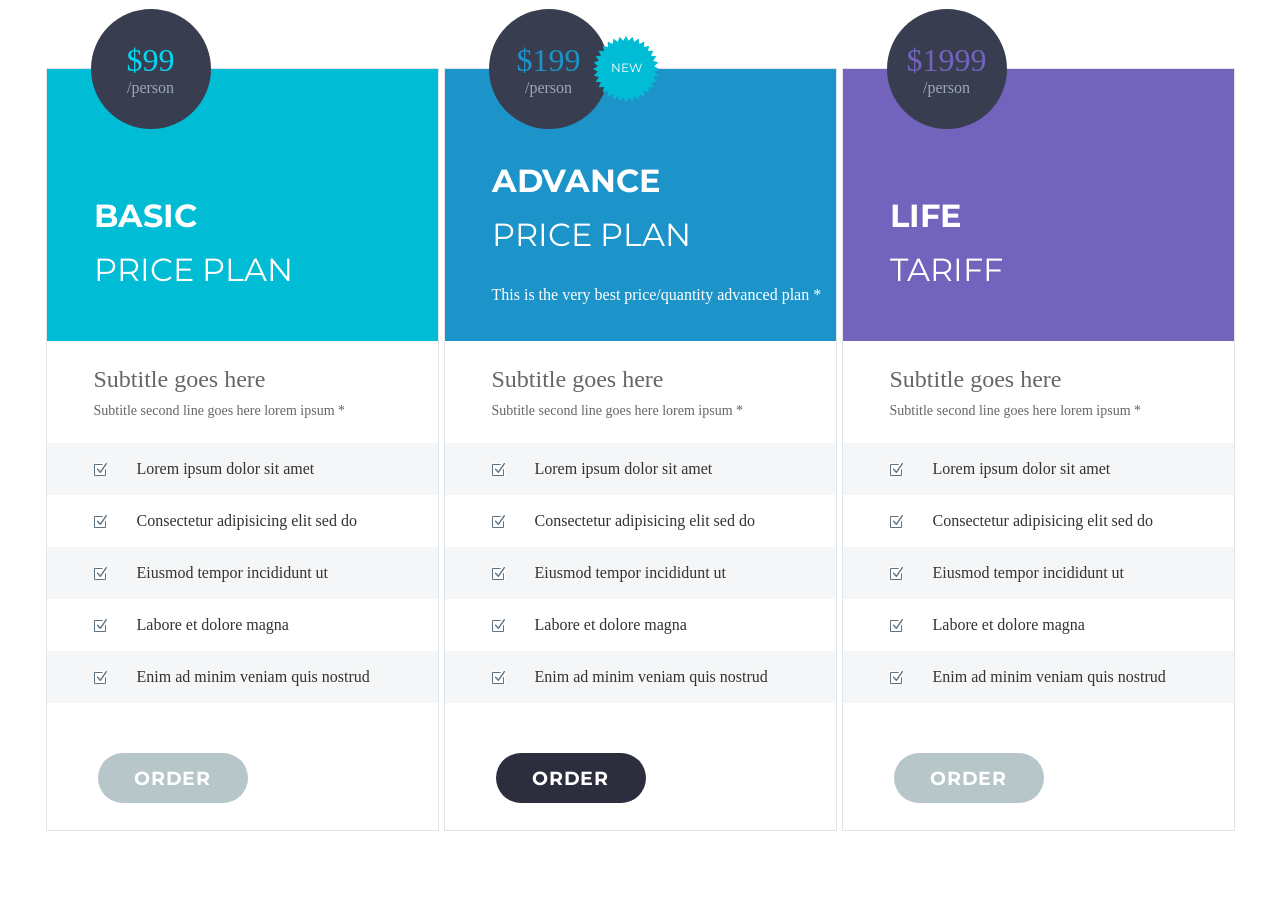
==== index.html @ 1e85a441 "phần làm việc ngày 4/8/2025" ====
<!DOCTYPE html>
<html lang="en">

<head>
    <link rel="stylesheet" href="style.css">
    <link
        href="https://fonts.googleapis.com/css2?family=Lato:ital,wght@0,100;0,300;0,400;0,700;0,900;1,100;1,300;1,400;1,700;1,900&family=Montserrat:ital,wght@0,100..900;1,100..900&display=swap"
        rel="stylesheet">
</head>

<body>
</body>
<div>
    <div class="pricing-table">
        <!-- Basic Plan -->
        <div class="plan">
            <div class="price-circle">
                <div class="price-num">$99</div>
                <div class="per">/person</div>
            </div>
            <div class="price-plan">
                <div class="plan-title"><span style="font-weight: bold">BASIC</span><br><span>PRICE PLAN</span></div>
            </div>
            <div class="subtitle">
                <span class="subtitle-first">Subtitle goes here</span><br>
                <span class="subtitle-second">Subtitle second line goes here lorem ipsum *</span>
            </div>
            <div class="custom-list">
                <div class="custom-list-items" style="background-color: #F4F6F7;"><img src="icon-check.png"></img>Lorem
                    ipsum dolor sit amet</div>
                <div class="custom-list-items"><img src="icon-check.png"></img>Consectetur adipisicing elit sed do</div>
                <div class="custom-list-items" style="background-color: #F4F6F7;"><img
                        src="icon-check.png"></img>Eiusmod tempor incididunt ut</div>
                <div class="custom-list-items"><img src="icon-check.png"></img>Labore et dolore magna</div>
                <div class="custom-list-items" style="background-color: #F4F6F7;"><img src="icon-check.png"></img>Enim
                    ad minim veniam quis nostrud</div>
            </div>
            <button class="order-btn" style="background-color: #B6C6C9;">ORDER</button>
        </div>

        <!-- Advanced Plan -->
        <div class="plan">
            <div class="price-new">
                <div class="price-circle">
                    <div class="price-num" style="color: #1C94CA;">$199</div>
                    <div class="per">/person</div>
                </div>

                <svg class="shape-new" width="66" height="66" viewBox="0 0 66 66" fill="none"
                    xmlns="http://www.w3.org/2000/svg">
                    <path fill-rule="evenodd" clip-rule="evenodd"
                        d="M61.191 35.7748L66.0007 32.9995L61.1918 30.223L65.3663 26.562L60.1083 24.7759L63.4888 20.3707L57.983 19.6452L60.4395 14.666L54.8981 15.0284L56.3359 9.66544L50.9709 11.1004L51.3353 5.56123L46.3538 8.01616L45.63 2.50965L41.2236 5.89096L39.4395 0.632808L35.7771 4.80836L33.0003 -0.00132L30.2242 4.80836L26.5619 0.632808L24.777 5.89096L20.3716 2.50965L19.6468 8.01616L14.6662 5.55991L15.0297 11.1004L9.6655 9.66405L11.1024 15.0284L5.56116 14.6646L8.01755 19.6452L2.51183 20.3694L5.89228 24.7759L0.6336 26.56L4.80803 30.223L-0.00099 32.9976L4.80803 35.7748L0.632874 39.4372L5.89228 41.2219L2.51097 45.6265L8.01689 46.3519L5.56037 51.3331L11.1016 50.9694L9.66484 56.3337L15.0289 54.8967L14.6654 60.4379L19.6461 57.9817L20.3708 63.4868L24.777 60.1068L26.5612 65.3644L30.2234 61.1908L32.9989 65.9991L35.7764 61.1908L39.4372 65.3663L41.2236 60.1068L45.6283 63.4868L46.3538 57.9817L51.3337 60.4379L50.9709 54.8967L56.3344 56.335L54.8981 50.9694L60.4387 51.3345L57.983 46.3519L63.4881 45.6284L60.1083 41.2219L65.3663 39.4372L61.191 35.7748Z"
                        fill="#00BCD4" />
                    <text fill="#ffffff" font-size="12px" font-family="Montserrat" x="33" y="33" text-anchor="middle"
                        dominant-baseline="middle">NEW</text>
                </svg>
            </div>

            <div class=" price-plan" style="background-color: #1C94CA;">
                <div class="plan-title-advance"><span style="font-weight: bold">ADVANCE</span><br><span>PRICE
                        PLAN</span><br><span style="font-size:16px;font-family:Source Sans Pro;">This
                        is the very
                        best price/quantity
                        advanced plan *</span>

                </div>
            </div>
            <div class="subtitle">
                <span class="subtitle-first">Subtitle goes here</span><br>
                <span class="subtitle-second">Subtitle second line goes here lorem ipsum *</span>
            </div>
            <div class="custom-list">
                <div class="custom-list-items" style="background-color: #F4F6F7;"><img src="icon-check.png"></img>Lorem
                    ipsum dolor sit amet</div>
                <div class="custom-list-items"><img src="icon-check.png"></img>Consectetur adipisicing elit sed do</div>
                <div class="custom-list-items" style="background-color: #F4F6F7;"><img
                        src="icon-check.png"></img>Eiusmod tempor incididunt ut</div>
                <div class="custom-list-items"><img src="icon-check.png"></img>Labore et dolore magna</div>
                <div class="custom-list-items" style="background-color: #F4F6F7;"><img src="icon-check.png"></img>Enim
                    ad minim veniam quis nostrud</div>
            </div>
            <button class="order-btn" style="background-color: #2C2E3D;">ORDER</button>

            <!--Life Plan -->
        </div>
        <div class="plan">
            <div class="price-circle">
                <div class="price-num" style="color:#7264BD">$1999</div>
                <div class="per">/person</div>
            </div>
            <div class="price-plan" style="background-color: #7264BD;">
                <div class="plan-title"><span style="font-weight: bold">LIFE</span><br><span>TARIFF</span></div>
            </div>
            <div class="subtitle">
                <span class="subtitle-first">Subtitle goes here</span><br>
                <span class="subtitle-second">Subtitle second line goes here lorem ipsum *</span>
            </div>
            <div class="custom-list">
                <div class="custom-list-items" style="background-color: #F4F6F7;"><img src="icon-check.png"></img>Lorem
                    ipsum dolor sit amet</div>
                <div class="custom-list-items"><img src="icon-check.png"></img>Consectetur adipisicing elit sed do</div>
                <div class="custom-list-items" style="background-color: #F4F6F7;"><img
                        src="icon-check.png"></img>Eiusmod tempor incididunt ut</div>
                <div class="custom-list-items"><img src="icon-check.png"></img>Labore et dolore magna</div>
                <div class="custom-list-items" style="background-color: #F4F6F7;"><img src="icon-check.png"></img>Enim
                    ad minim veniam quis nostrud</div>
            </div>
            <button class="order-btn" style="background-color: #B6C6C9;">ORDER</button>
        </div>
    </div>

</html>
---- style.css ----
.pricing-table {
    /* background-color: brown; */
    display: flex;
    width: 1189px;
    height: 823px;
    justify-content: center;
    gap: 5px;
    max-width: 1200px;
    margin: auto;
    font-family: Source Sans Pro;
}

.plan {
    margin-top: 60px;
    flex: 1;
    color: #333;
    position: relative;
    border-style: solid;
    border-width: 1px;
    border-color: #DFE5E8;
}

.price-new {
    display: flex;
    flex-direction: row;
}

.shape-new {
    position: absolute;
    margin-left: 148px;
    top: -33px;
}

.price-circle {
    width: 120px;
    height: 120px;
    position: absolute;
    top: -60px;
    background: #393D50;
    border-radius: 50%;
    margin-left: 44px;
    font-size: 32px;
    display: flex;
    flex-direction: column;
    align-items: center;
    justify-content: center;
    /* z-index: 10; */
    /* font-family: Source Sans Pro; */
}

.per {
    color: #99A9B5;
    font-size: 16px;
}

.price-num {
    font-size: 32px;
    color: #04D7F2;
    /* z-index: 10; */
    align-items: center;
}

.price-plan {
    height: 272px;
    top: 60px;
    background-color: #00BCD4;
    font-family: Montserrat;
    color: #FFFFFF;
}

.plan-title {
    padding-top: 120px;
    padding-left: 47px;
    font-size: 32px;
    line-height: 54px;
}

.plan-title-advance {
    padding-top: 85px;
    padding-left: 47px;
    font-size: 32px;
    line-height: 54px;
}

.subtitle {
    background: #fff;
    color: #666;
    /* font-family: Source Sans Pro; */
    padding: 20px 0px 20px 47px;
}

.subtitle-first {
    font-size: 24px;
    line-height: 37px;
}

.subtitle-second {
    font-size: 14px;
    line-height: 25px;
}



.custom-list-items {
    display: flex;
    flex-direction: row;
    padding-left: 47px;
    line-height: 52px;
    font-size: 16px;
    align-items: center;

}

.custom-list-items img {
    width: 13px;
    height: 13px;
    margin-right: 30px;
}

.order-btn {
    margin: 50px 0 0 51px;
    width: 150px;
    height: 50px;
    border-radius: 50px;
    border-style: none;
    color: #FFFFFF;
    font-size: 19px;
    font-family: Montserrat;
    letter-spacing: 0.95px;
    font-weight: bolder;
}
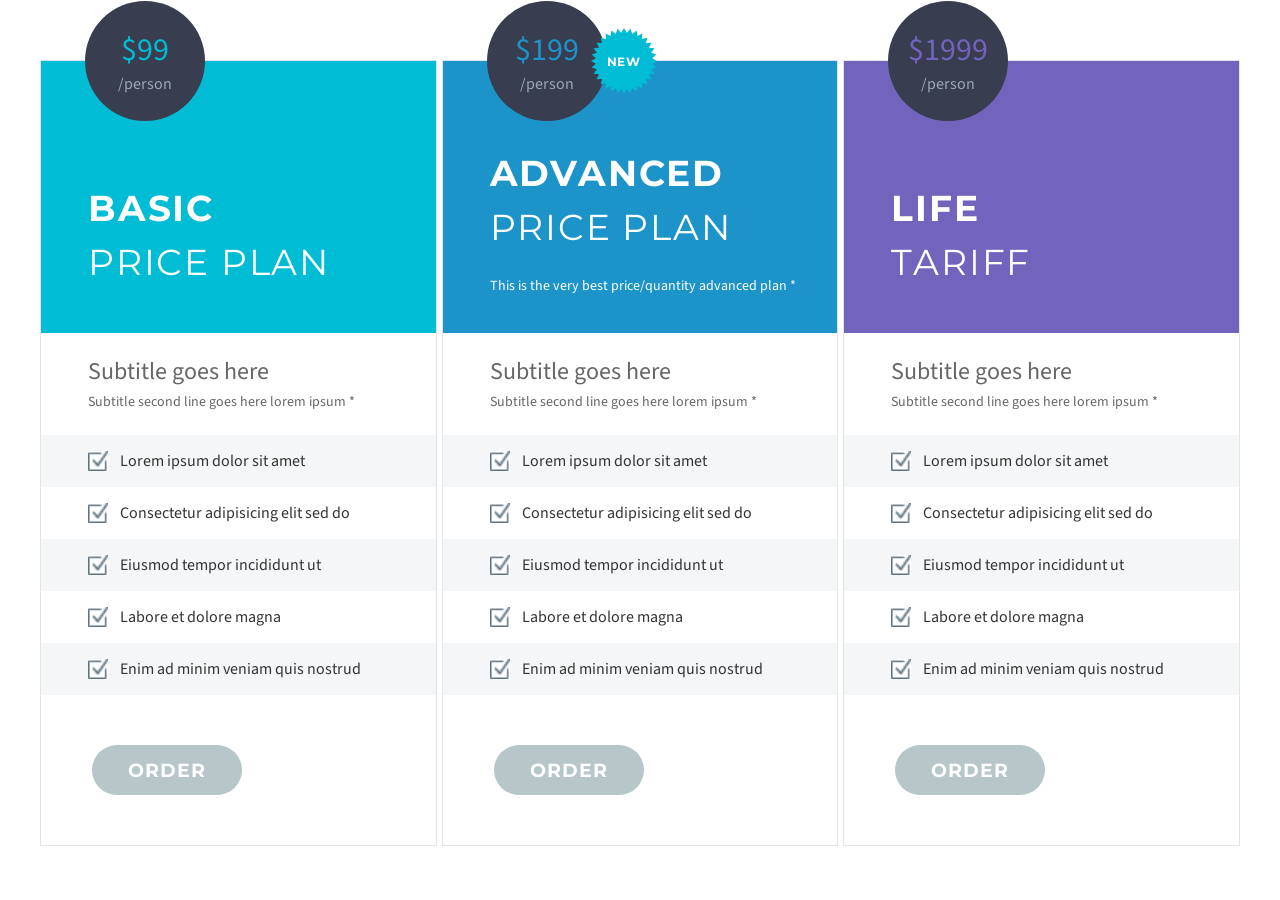
==== commit 050bf279: "sửa lại code theo review 5/8" ====
--- a/index.html
+++ b/index.html
@@ -6,107 +6,101 @@
     <link
         href="https://fonts.googleapis.com/css2?family=Lato:ital,wght@0,100;0,300;0,400;0,700;0,900;1,100;1,300;1,400;1,700;1,900&family=Montserrat:ital,wght@0,100..900;1,100..900&display=swap"
         rel="stylesheet">
+    <link href='https://fonts.googleapis.com/css?family=Source Sans Pro' rel='stylesheet'>
 </head>
 
 <body>
-</body>
-<div>
-    <div class="pricing-table">
-        <!-- Basic Plan -->
-        <div class="plan">
-            <div class="price-circle">
-                <div class="price-num">$99</div>
-                <div class="per">/person</div>
+    <div>
+        <div class="pricing-table">
+            <!-- Basic Plan -->
+            <div class="plan">
+                <div class="price-circle">
+                    <h1 class="price-num basic">$99</h1>
+                    <h1 class="per">/person</h1>
+                </div>
+                <div class="price-plan bg-basic">
+                    <div class="plan-title">
+                        <h2 class="plan-title-bold">BASIC</h2>
+                        <h3 class="plan-title-normal">PRICE PLAN</h3>
+                    </div>
+                </div>
+                <div class="subtitle">
+                    <h4 class="subtitle-first">Subtitle goes here</h4>
+                    <h5 class="subtitle-second">Subtitle second line goes here lorem ipsum *</h5>
+                </div>
+                <ul class="custom-list">
+                    <li class="bg-gray"><img src="icon-check.png" alt="Check Icon"> Lorem ipsum dolor sit amet</li>
+                    <li><img src="icon-check.png" alt="Check Icon"> Consectetur adipisicing elit sed do</li>
+                    <li class="bg-gray"><img src="icon-check.png" alt="Check Icon"> Eiusmod tempor incididunt ut</li>
+                    <li><img src="icon-check.png" alt="Check Icon"> Labore et dolore magna</li>
+                    <li class="bg-gray"><img src="icon-check.png" alt="Check Icon"> Enim ad minim veniam quis nostrud
+                    </li>
+                </ul>
+                <button class="order-btn">ORDER</button>
             </div>
-            <div class="price-plan">
-                <div class="plan-title"><span style="font-weight: bold">BASIC</span><br><span>PRICE PLAN</span></div>
-            </div>
-            <div class="subtitle">
-                <span class="subtitle-first">Subtitle goes here</span><br>
-                <span class="subtitle-second">Subtitle second line goes here lorem ipsum *</span>
-            </div>
-            <div class="custom-list">
-                <div class="custom-list-items" style="background-color: #F4F6F7;"><img src="icon-check.png"></img>Lorem
-                    ipsum dolor sit amet</div>
-                <div class="custom-list-items"><img src="icon-check.png"></img>Consectetur adipisicing elit sed do</div>
-                <div class="custom-list-items" style="background-color: #F4F6F7;"><img
-                        src="icon-check.png"></img>Eiusmod tempor incididunt ut</div>
-                <div class="custom-list-items"><img src="icon-check.png"></img>Labore et dolore magna</div>
-                <div class="custom-list-items" style="background-color: #F4F6F7;"><img src="icon-check.png"></img>Enim
-                    ad minim veniam quis nostrud</div>
-            </div>
-            <button class="order-btn" style="background-color: #B6C6C9;">ORDER</button>
-        </div>
 
-        <!-- Advanced Plan -->
-        <div class="plan">
-            <div class="price-new">
-                <div class="price-circle">
-                    <div class="price-num" style="color: #1C94CA;">$199</div>
-                    <div class="per">/person</div>
+            <!-- Advanced Plan -->
+            <div class="plan">
+                <div class="price-new">
+                    <div class="price-circle">
+                        <h1 class="price-num advanced">$199</h1>
+                        <h1 class="per">/person</h1>
+                    </div>
+
+                    <h4 class="shape-new">NEW</h4>
                 </div>
 
-                <svg class="shape-new" width="66" height="66" viewBox="0 0 66 66" fill="none"
-                    xmlns="http://www.w3.org/2000/svg">
-                    <path fill-rule="evenodd" clip-rule="evenodd"
-                        d="M61.191 35.7748L66.0007 32.9995L61.1918 30.223L65.3663 26.562L60.1083 24.7759L63.4888 20.3707L57.983 19.6452L60.4395 14.666L54.8981 15.0284L56.3359 9.66544L50.9709 11.1004L51.3353 5.56123L46.3538 8.01616L45.63 2.50965L41.2236 5.89096L39.4395 0.632808L35.7771 4.80836L33.0003 -0.00132L30.2242 4.80836L26.5619 0.632808L24.777 5.89096L20.3716 2.50965L19.6468 8.01616L14.6662 5.55991L15.0297 11.1004L9.6655 9.66405L11.1024 15.0284L5.56116 14.6646L8.01755 19.6452L2.51183 20.3694L5.89228 24.7759L0.6336 26.56L4.80803 30.223L-0.00099 32.9976L4.80803 35.7748L0.632874 39.4372L5.89228 41.2219L2.51097 45.6265L8.01689 46.3519L5.56037 51.3331L11.1016 50.9694L9.66484 56.3337L15.0289 54.8967L14.6654 60.4379L19.6461 57.9817L20.3708 63.4868L24.777 60.1068L26.5612 65.3644L30.2234 61.1908L32.9989 65.9991L35.7764 61.1908L39.4372 65.3663L41.2236 60.1068L45.6283 63.4868L46.3538 57.9817L51.3337 60.4379L50.9709 54.8967L56.3344 56.335L54.8981 50.9694L60.4387 51.3345L57.983 46.3519L63.4881 45.6284L60.1083 41.2219L65.3663 39.4372L61.191 35.7748Z"
-                        fill="#00BCD4" />
-                    <text fill="#ffffff" font-size="12px" font-family="Montserrat" x="33" y="33" text-anchor="middle"
-                        dominant-baseline="middle">NEW</text>
-                </svg>
+                <div class="price-plan bg-advanced">
+                    <div class="plan-title-advance">
+                        <h2 class="plan-title-bold">ADVANCED</h2>
+                        <h3 class="plan-title-normal">PRICE PLAN</h3>
+                        <h4 class="plan-title-advance-detail">This is the very best price/quantity advanced plan *</h4>
+
+                    </div>
+                </div>
+                <div class="subtitle">
+                    <h4 class="subtitle-first">Subtitle goes here</h4>
+                    <h5 class="subtitle-second">Subtitle second line goes here lorem ipsum *</h5>
+                </div>
+                <ul class="custom-list">
+                    <li class="bg-gray"><img src="icon-check.png" alt="Check Icon"> Lorem ipsum dolor sit amet</li>
+                    <li><img src="icon-check.png" alt="Check Icon"> Consectetur adipisicing elit sed do</li>
+                    <li class="bg-gray"><img src="icon-check.png" alt="Check Icon"> Eiusmod tempor incididunt ut</li>
+                    <li><img src="icon-check.png" alt="Check Icon"> Labore et dolore magna</li>
+                    <li class="bg-gray"><img src="icon-check.png" alt="Check Icon"> Enim ad minim veniam quis nostrud
+                    </li>
+                </ul>
+                <button class="order-btn">ORDER</button>
             </div>
 
-            <div class=" price-plan" style="background-color: #1C94CA;">
-                <div class="plan-title-advance"><span style="font-weight: bold">ADVANCE</span><br><span>PRICE
-                        PLAN</span><br><span style="font-size:16px;font-family:Source Sans Pro;">This
-                        is the very
-                        best price/quantity
-                        advanced plan *</span>
-
+            <!--Life Plan -->
+            <div class="plan">
+                <div class="price-circle">
+                    <h1 class="price-num life">$1999</h1>
+                    <h1 class="per">/person</h1>
                 </div>
+                <div class="price-plan bg-life">
+                    <div class="plan-title">
+                        <h2 class="plan-title-bold">LIFE</h2>
+                        <h3 class="plan-title-normal">TARIFF</h3>
+                    </div>
+                </div>
+                <div class="subtitle">
+                    <h4 class="subtitle-first">Subtitle goes here</h4>
+                    <h5 class="subtitle-second">Subtitle second line goes here lorem ipsum *</h5>
+                </div>
+                <ul class="custom-list">
+                    <li class="bg-gray"><img src="icon-check.png" alt="Check Icon"> Lorem ipsum dolor sit amet</li>
+                    <li><img src="icon-check.png" alt="Check Icon"> Consectetur adipisicing elit sed do</li>
+                    <li class="bg-gray"><img src="icon-check.png" alt="Check Icon"> Eiusmod tempor incididunt ut</li>
+                    <li><img src="icon-check.png" alt="Check Icon"> Labore et dolore magna</li>
+                    <li class="bg-gray"><img src="icon-check.png" alt="Check Icon"> Enim ad minim veniam quis nostrud
+                    </li>
+                </ul>
+                <button class="order-btn">ORDER</button>
             </div>
-            <div class="subtitle">
-                <span class="subtitle-first">Subtitle goes here</span><br>
-                <span class="subtitle-second">Subtitle second line goes here lorem ipsum *</span>
-            </div>
-            <div class="custom-list">
-                <div class="custom-list-items" style="background-color: #F4F6F7;"><img src="icon-check.png"></img>Lorem
-                    ipsum dolor sit amet</div>
-                <div class="custom-list-items"><img src="icon-check.png"></img>Consectetur adipisicing elit sed do</div>
-                <div class="custom-list-items" style="background-color: #F4F6F7;"><img
-                        src="icon-check.png"></img>Eiusmod tempor incididunt ut</div>
-                <div class="custom-list-items"><img src="icon-check.png"></img>Labore et dolore magna</div>
-                <div class="custom-list-items" style="background-color: #F4F6F7;"><img src="icon-check.png"></img>Enim
-                    ad minim veniam quis nostrud</div>
-            </div>
-            <button class="order-btn" style="background-color: #2C2E3D;">ORDER</button>
-
-            <!--Life Plan -->
-        </div>
-        <div class="plan">
-            <div class="price-circle">
-                <div class="price-num" style="color:#7264BD">$1999</div>
-                <div class="per">/person</div>
-            </div>
-            <div class="price-plan" style="background-color: #7264BD;">
-                <div class="plan-title"><span style="font-weight: bold">LIFE</span><br><span>TARIFF</span></div>
-            </div>
-            <div class="subtitle">
-                <span class="subtitle-first">Subtitle goes here</span><br>
-                <span class="subtitle-second">Subtitle second line goes here lorem ipsum *</span>
-            </div>
-            <div class="custom-list">
-                <div class="custom-list-items" style="background-color: #F4F6F7;"><img src="icon-check.png"></img>Lorem
-                    ipsum dolor sit amet</div>
-                <div class="custom-list-items"><img src="icon-check.png"></img>Consectetur adipisicing elit sed do</div>
-                <div class="custom-list-items" style="background-color: #F4F6F7;"><img
-                        src="icon-check.png"></img>Eiusmod tempor incididunt ut</div>
-                <div class="custom-list-items"><img src="icon-check.png"></img>Labore et dolore magna</div>
-                <div class="custom-list-items" style="background-color: #F4F6F7;"><img src="icon-check.png"></img>Enim
-                    ad minim veniam quis nostrud</div>
-            </div>
-            <button class="order-btn" style="background-color: #B6C6C9;">ORDER</button>
         </div>
     </div>
+</body>
 
 </html>
--- a/style.css
+++ b/style.css
@@ -1,13 +1,33 @@
+* {
+    margin: 0;
+    padding: 0;
+    box-sizing: border-box;
+}
+
+h1,
+h2,
+h3,
+h4,
+h5,
+h6 {
+    margin: 0;
+    font-weight: normal;
+    font-size: inherit;
+}
+
 .pricing-table {
-    /* background-color: brown; */
-    display: flex;
-    width: 1189px;
-    height: 823px;
+    display: flex;
     justify-content: center;
     gap: 5px;
     max-width: 1200px;
     margin: auto;
     font-family: Source Sans Pro;
+}
+
+@media (max-width: 500px) {
+    .pricing-table {
+        flex-direction: column;
+    }
 }
 
 .plan {
@@ -20,15 +40,39 @@
     border-color: #DFE5E8;
 }
 
+.bg-basic {
+    background-color: #00BCD4;
+}
+
+.bg-advanced {
+    background-color: #1C94CA;
+}
+
+.bg-life {
+    background-color: #7264BD;
+}
+
 .price-new {
     display: flex;
     flex-direction: row;
 }
 
 .shape-new {
+    width: 66px;
+    height: 66px;
+    /* background-color: #000000; */
+    background-image: url('shape.svg');
     position: absolute;
     margin-left: 148px;
     top: -33px;
+    display: flex;
+    align-items: center;
+    justify-content: center;
+    color: #FFFFFF;
+    font-family: Montserrat;
+    font-size: 12px;
+    font-weight: 700;
+    letter-spacing: 0.6px;
 }
 
 .price-circle {
@@ -44,8 +88,6 @@
     flex-direction: column;
     align-items: center;
     justify-content: center;
-    /* z-index: 10; */
-    /* font-family: Source Sans Pro; */
 }
 
 .per {
@@ -55,15 +97,25 @@
 
 .price-num {
     font-size: 32px;
-    color: #04D7F2;
-    /* z-index: 10; */
-    align-items: center;
+    align-items: center;
+    font-weight: normal;
+}
+
+.price-num.basic {
+    color: #00BCD4;
+}
+
+.price-num.advanced {
+    color: #1C94CA;
+}
+
+.price-num.life {
+    color: #7264BD;
 }
 
 .price-plan {
     height: 272px;
     top: 60px;
-    background-color: #00BCD4;
     font-family: Montserrat;
     color: #FFFFFF;
 }
@@ -71,21 +123,39 @@
 .plan-title {
     padding-top: 120px;
     padding-left: 47px;
-    font-size: 32px;
+    font-size: 36px;
+    letter-spacing: 1.8px;
     line-height: 54px;
+}
+
+.plan-title-bold {
+    font-weight: bold;
+}
+
+.plan-title-normal {
+    font-weight: normal;
 }
 
 .plan-title-advance {
     padding-top: 85px;
     padding-left: 47px;
-    font-size: 32px;
+    font-size: 36px;
+    letter-spacing: 1.8px;
     line-height: 54px;
+}
+
+.plan-title-advance-detail {
+    margin-top: 20px;
+    font-size: 14px;
+    font-family: Source Sans Pro;
+    line-height: 25px;
+    font-weight: normal;
+    letter-spacing: 0px;
 }
 
 .subtitle {
     background: #fff;
     color: #666;
-    /* font-family: Source Sans Pro; */
     padding: 20px 0px 20px 47px;
 }
 
@@ -99,26 +169,34 @@
     line-height: 25px;
 }
 
-
-
-.custom-list-items {
-    display: flex;
-    flex-direction: row;
+.custom-list {
+    list-style: none;
+    padding: 0;
+    margin: 0;
+    font-size: 16px;
+    line-height: 52px;
+    font-weight: normal;
+    letter-spacing: 0px;
+}
+
+.custom-list li {
+    display: flex;
+    align-items: center;
     padding-left: 47px;
-    line-height: 52px;
-    font-size: 16px;
-    align-items: center;
-
-}
-
-.custom-list-items img {
-    width: 13px;
-    height: 13px;
-    margin-right: 30px;
+}
+
+.custom-list li.bg-gray {
+    background-color: #F4F6F7;
+}
+
+.custom-list img {
+    width: 20px;
+    height: 20px;
+    margin-right: 12px;
 }
 
 .order-btn {
-    margin: 50px 0 0 51px;
+    margin: 50px 0 50px 51px;
     width: 150px;
     height: 50px;
     border-radius: 50px;
@@ -128,4 +206,9 @@
     font-family: Montserrat;
     letter-spacing: 0.95px;
     font-weight: bolder;
+    background-color: #B6C6C9;
+}
+
+.order-btn:hover {
+    background-color: #2C2E3D;
 }
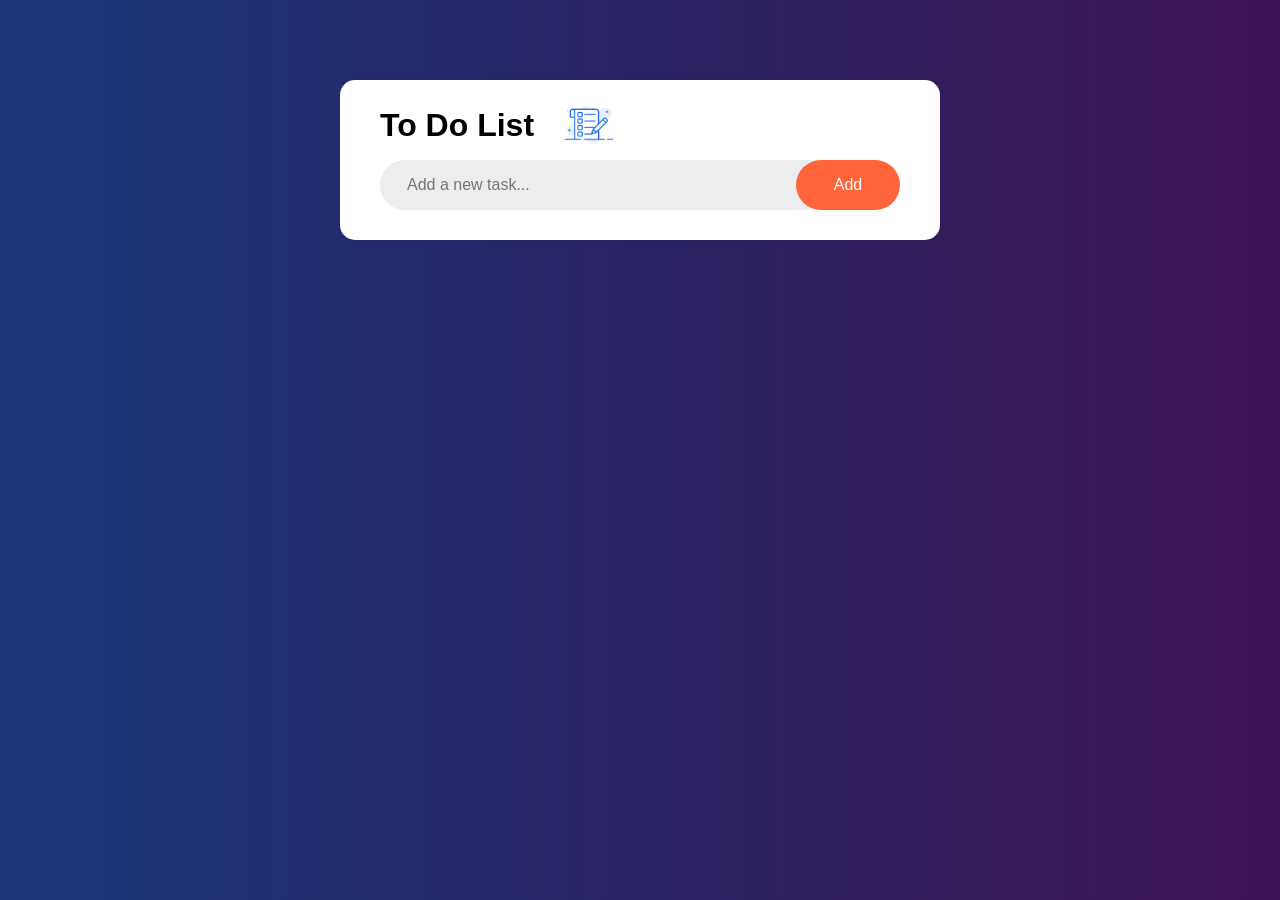
==== commit 28aa7a11: "To Do List" ====
--- a/index.html
+++ b/index.html
@@ -1,106 +1,31 @@
-<!DOCTYPE html>
-<html lang="en">
-
-<head>
-    <link rel="stylesheet" href="style.css">
-    <link
-        href="https://fonts.googleapis.com/css2?family=Lato:ital,wght@0,100;0,300;0,400;0,700;0,900;1,100;1,300;1,400;1,700;1,900&family=Montserrat:ital,wght@0,100..900;1,100..900&display=swap"
-        rel="stylesheet">
-    <link href='https://fonts.googleapis.com/css?family=Source Sans Pro' rel='stylesheet'>
-</head>
-
-<body>
-    <div>
-        <div class="pricing-table">
-            <!-- Basic Plan -->
-            <div class="plan">
-                <div class="price-circle">
-                    <h1 class="price-num basic">$99</h1>
-                    <h1 class="per">/person</h1>
-                </div>
-                <div class="price-plan bg-basic">
-                    <div class="plan-title">
-                        <h2 class="plan-title-bold">BASIC</h2>
-                        <h3 class="plan-title-normal">PRICE PLAN</h3>
-                    </div>
-                </div>
-                <div class="subtitle">
-                    <h4 class="subtitle-first">Subtitle goes here</h4>
-                    <h5 class="subtitle-second">Subtitle second line goes here lorem ipsum *</h5>
-                </div>
-                <ul class="custom-list">
-                    <li class="bg-gray"><img src="icon-check.png" alt="Check Icon"> Lorem ipsum dolor sit amet</li>
-                    <li><img src="icon-check.png" alt="Check Icon"> Consectetur adipisicing elit sed do</li>
-                    <li class="bg-gray"><img src="icon-check.png" alt="Check Icon"> Eiusmod tempor incididunt ut</li>
-                    <li><img src="icon-check.png" alt="Check Icon"> Labore et dolore magna</li>
-                    <li class="bg-gray"><img src="icon-check.png" alt="Check Icon"> Enim ad minim veniam quis nostrud
-                    </li>
-                </ul>
-                <button class="order-btn">ORDER</button>
-            </div>
-
-            <!-- Advanced Plan -->
-            <div class="plan">
-                <div class="price-new">
-                    <div class="price-circle">
-                        <h1 class="price-num advanced">$199</h1>
-                        <h1 class="per">/person</h1>
-                    </div>
-
-                    <h4 class="shape-new">NEW</h4>
-                </div>
-
-                <div class="price-plan bg-advanced">
-                    <div class="plan-title-advance">
-                        <h2 class="plan-title-bold">ADVANCED</h2>
-                        <h3 class="plan-title-normal">PRICE PLAN</h3>
-                        <h4 class="plan-title-advance-detail">This is the very best price/quantity advanced plan *</h4>
-
-                    </div>
-                </div>
-                <div class="subtitle">
-                    <h4 class="subtitle-first">Subtitle goes here</h4>
-                    <h5 class="subtitle-second">Subtitle second line goes here lorem ipsum *</h5>
-                </div>
-                <ul class="custom-list">
-                    <li class="bg-gray"><img src="icon-check.png" alt="Check Icon"> Lorem ipsum dolor sit amet</li>
-                    <li><img src="icon-check.png" alt="Check Icon"> Consectetur adipisicing elit sed do</li>
-                    <li class="bg-gray"><img src="icon-check.png" alt="Check Icon"> Eiusmod tempor incididunt ut</li>
-                    <li><img src="icon-check.png" alt="Check Icon"> Labore et dolore magna</li>
-                    <li class="bg-gray"><img src="icon-check.png" alt="Check Icon"> Enim ad minim veniam quis nostrud
-                    </li>
-                </ul>
-                <button class="order-btn">ORDER</button>
-            </div>
-
-            <!--Life Plan -->
-            <div class="plan">
-                <div class="price-circle">
-                    <h1 class="price-num life">$1999</h1>
-                    <h1 class="per">/person</h1>
-                </div>
-                <div class="price-plan bg-life">
-                    <div class="plan-title">
-                        <h2 class="plan-title-bold">LIFE</h2>
-                        <h3 class="plan-title-normal">TARIFF</h3>
-                    </div>
-                </div>
-                <div class="subtitle">
-                    <h4 class="subtitle-first">Subtitle goes here</h4>
-                    <h5 class="subtitle-second">Subtitle second line goes here lorem ipsum *</h5>
-                </div>
-                <ul class="custom-list">
-                    <li class="bg-gray"><img src="icon-check.png" alt="Check Icon"> Lorem ipsum dolor sit amet</li>
-                    <li><img src="icon-check.png" alt="Check Icon"> Consectetur adipisicing elit sed do</li>
-                    <li class="bg-gray"><img src="icon-check.png" alt="Check Icon"> Eiusmod tempor incididunt ut</li>
-                    <li><img src="icon-check.png" alt="Check Icon"> Labore et dolore magna</li>
-                    <li class="bg-gray"><img src="icon-check.png" alt="Check Icon"> Enim ad minim veniam quis nostrud
-                    </li>
-                </ul>
-                <button class="order-btn">ORDER</button>
-            </div>
-        </div>
-    </div>
-</body>
-
+<!DOCTYPE html>
+<html lang="en">
+
+<head>
+    <meta charset="UTF-8">
+    <meta name="viewport" content="width=device-width, initial-scale=1.0">
+    <title>To Do List</title>
+    <link rel="stylesheet" href="style.css">
+    <script src="script.js" defer></script>
+    <link href="https://fonts.googleapis.com/icon?family=Material+Icons" rel="stylesheet">
+</head>
+
+<body>
+    <div class="container">
+        <div class="header">
+            <h1>To Do List</h1>
+            <img src="./icon.png" alt="ToDo List">
+        </div>
+        <div class="input-section">
+            <input type="text" id="taskInput" placeholder="Add a new task...">
+            <button class="clear-btn">&times;</button>
+            <button class="add-btn" id="addTaskBtn">Add</button>
+        </div>
+        <div class="task-list">
+            <ul id="taskList">
+            </ul>
+        </div>
+    </div>
+</body>
+
 </html>
--- a/style.css
+++ b/style.css
@@ -1,214 +1,145 @@
-* {
-    margin: 0;
-    padding: 0;
-    box-sizing: border-box;
-}
-
-h1,
-h2,
-h3,
-h4,
-h5,
-h6 {
-    margin: 0;
-    font-weight: normal;
-    font-size: inherit;
-}
-
-.pricing-table {
-    display: flex;
-    justify-content: center;
-    gap: 5px;
-    max-width: 1200px;
-    margin: auto;
-    font-family: Source Sans Pro;
-}
-
-@media (max-width: 500px) {
-    .pricing-table {
-        flex-direction: column;
-    }
-}
-
-.plan {
-    margin-top: 60px;
-    flex: 1;
-    color: #333;
-    position: relative;
-    border-style: solid;
-    border-width: 1px;
-    border-color: #DFE5E8;
-}
-
-.bg-basic {
-    background-color: #00BCD4;
-}
-
-.bg-advanced {
-    background-color: #1C94CA;
-}
-
-.bg-life {
-    background-color: #7264BD;
-}
-
-.price-new {
-    display: flex;
-    flex-direction: row;
-}
-
-.shape-new {
-    width: 66px;
-    height: 66px;
-    /* background-color: #000000; */
-    background-image: url('shape.svg');
-    position: absolute;
-    margin-left: 148px;
-    top: -33px;
-    display: flex;
-    align-items: center;
-    justify-content: center;
-    color: #FFFFFF;
-    font-family: Montserrat;
-    font-size: 12px;
-    font-weight: 700;
-    letter-spacing: 0.6px;
-}
-
-.price-circle {
-    width: 120px;
-    height: 120px;
-    position: absolute;
-    top: -60px;
-    background: #393D50;
-    border-radius: 50%;
-    margin-left: 44px;
-    font-size: 32px;
-    display: flex;
-    flex-direction: column;
-    align-items: center;
-    justify-content: center;
-}
-
-.per {
-    color: #99A9B5;
-    font-size: 16px;
-}
-
-.price-num {
-    font-size: 32px;
-    align-items: center;
-    font-weight: normal;
-}
-
-.price-num.basic {
-    color: #00BCD4;
-}
-
-.price-num.advanced {
-    color: #1C94CA;
-}
-
-.price-num.life {
-    color: #7264BD;
-}
-
-.price-plan {
-    height: 272px;
-    top: 60px;
-    font-family: Montserrat;
-    color: #FFFFFF;
-}
-
-.plan-title {
-    padding-top: 120px;
-    padding-left: 47px;
-    font-size: 36px;
-    letter-spacing: 1.8px;
-    line-height: 54px;
-}
-
-.plan-title-bold {
-    font-weight: bold;
-}
-
-.plan-title-normal {
-    font-weight: normal;
-}
-
-.plan-title-advance {
-    padding-top: 85px;
-    padding-left: 47px;
-    font-size: 36px;
-    letter-spacing: 1.8px;
-    line-height: 54px;
-}
-
-.plan-title-advance-detail {
-    margin-top: 20px;
-    font-size: 14px;
-    font-family: Source Sans Pro;
-    line-height: 25px;
-    font-weight: normal;
-    letter-spacing: 0px;
-}
-
-.subtitle {
-    background: #fff;
-    color: #666;
-    padding: 20px 0px 20px 47px;
-}
-
-.subtitle-first {
-    font-size: 24px;
-    line-height: 37px;
-}
-
-.subtitle-second {
-    font-size: 14px;
-    line-height: 25px;
-}
-
-.custom-list {
-    list-style: none;
-    padding: 0;
-    margin: 0;
-    font-size: 16px;
-    line-height: 52px;
-    font-weight: normal;
-    letter-spacing: 0px;
-}
-
-.custom-list li {
-    display: flex;
-    align-items: center;
-    padding-left: 47px;
-}
-
-.custom-list li.bg-gray {
-    background-color: #F4F6F7;
-}
-
-.custom-list img {
-    width: 20px;
-    height: 20px;
-    margin-right: 12px;
-}
-
-.order-btn {
-    margin: 50px 0 50px 51px;
-    width: 150px;
-    height: 50px;
-    border-radius: 50px;
-    border-style: none;
-    color: #FFFFFF;
-    font-size: 19px;
-    font-family: Montserrat;
-    letter-spacing: 0.95px;
-    font-weight: bolder;
-    background-color: #B6C6C9;
-}
-
-.order-btn:hover {
-    background-color: #2C2E3D;
+* {
+    margin: 0;
+    padding: 0;
+    box-sizing: border-box;
+    font-family: 'Poppins', sans-serif;
+}
+
+body {
+    background: linear-gradient(to right, #1b377b, #3c1352);
+    color: #000;
+    font-size: 16px;
+    line-height: 24px;
+    font-weight: 400;
+}
+
+.container {
+    background-color: #fff;
+    padding: 20px 40px;
+    border-radius: 15px;
+    box-shadow: 0 0 10px rgba(0, 0, 0, 0.1);
+    max-width: 600px;
+    margin: 80px auto;
+    display: flex;
+    flex-direction: column;
+    gap: 10px;
+}
+
+.header {
+    display: flex;
+    gap: 30px;
+    align-items: center;
+}
+
+.header img {
+    width: 50px;
+    height: 50px;
+}
+
+.input-section {
+    position: relative;
+}
+
+.input-section input {
+    width: 100%;
+    height: 50px;
+    padding: 10px 25% 10px 25px;
+    border: 2px solid #ebedee;
+    background-color: #ebedee;
+    border-radius: 40px;
+    font-size: 16px;
+}
+.input-section input:focus {
+    outline: none;
+    border-color: #ff643a;
+    box-shadow: 0 0 5px rgba(255, 100, 58, 0.5);
+    background-color: #fff;
+}
+.input-section .clear-btn {
+    position: absolute;
+    right: 21%;
+    top: 50%;
+    transform: translateY(-50%);
+    /* height: 100%; */
+    width: 20px;
+    border-radius: 100%;
+    color: #fff;
+    background-color: rgb(161, 161, 161);
+    border: 1px solid #fff;
+    cursor: pointer;
+    font-size: 16px;
+    display: none;
+}
+
+.input-section .add-btn {
+    position: absolute;
+    right: 0;
+    top: 0;
+    height: 100%;
+    width: 20%;
+    background-color: #ff643a;
+    color: #fff;
+    border: none;
+    border-radius: 40px;
+    cursor: pointer;
+    font-size: 16px;
+}
+.input-section .add-btn:hover {
+    background-color: #e5532b;
+}
+ul {
+    list-style: none;
+}
+
+ul li {
+    display: flex;
+    justify-content: space-between;
+    align-items: center;
+    padding: 10px;
+    border-radius: 10px;
+    /* background-color: #f0f0f0; */
+    margin-bottom: 10px;
+}
+
+.task-info {
+    display: flex;
+    align-items: center;
+    align-content: center;
+    gap: 15px;
+}
+
+.task-info span {
+    cursor: pointer;
+    max-width: 400px;
+}
+
+.check-icon-wrapper {
+    display: flex;
+    align-items: center;
+    justify-content: center;
+    width: 20px;
+    height: 20px;
+    border: 2px solid #999999;
+    border-radius: 100%;
+    cursor: pointer;
+}
+
+.check-icon {
+    font-size: 20px;
+    color: #ff643a;
+    display: none;
+}
+
+.delete-icon {
+    cursor: pointer;
+}
+
+.completed span {
+    /* text-decoration: line-through; */
+    color: #888888;
+    font-style: italic;
+}
+
+.completed .check-icon {
+    display: block;
 }
